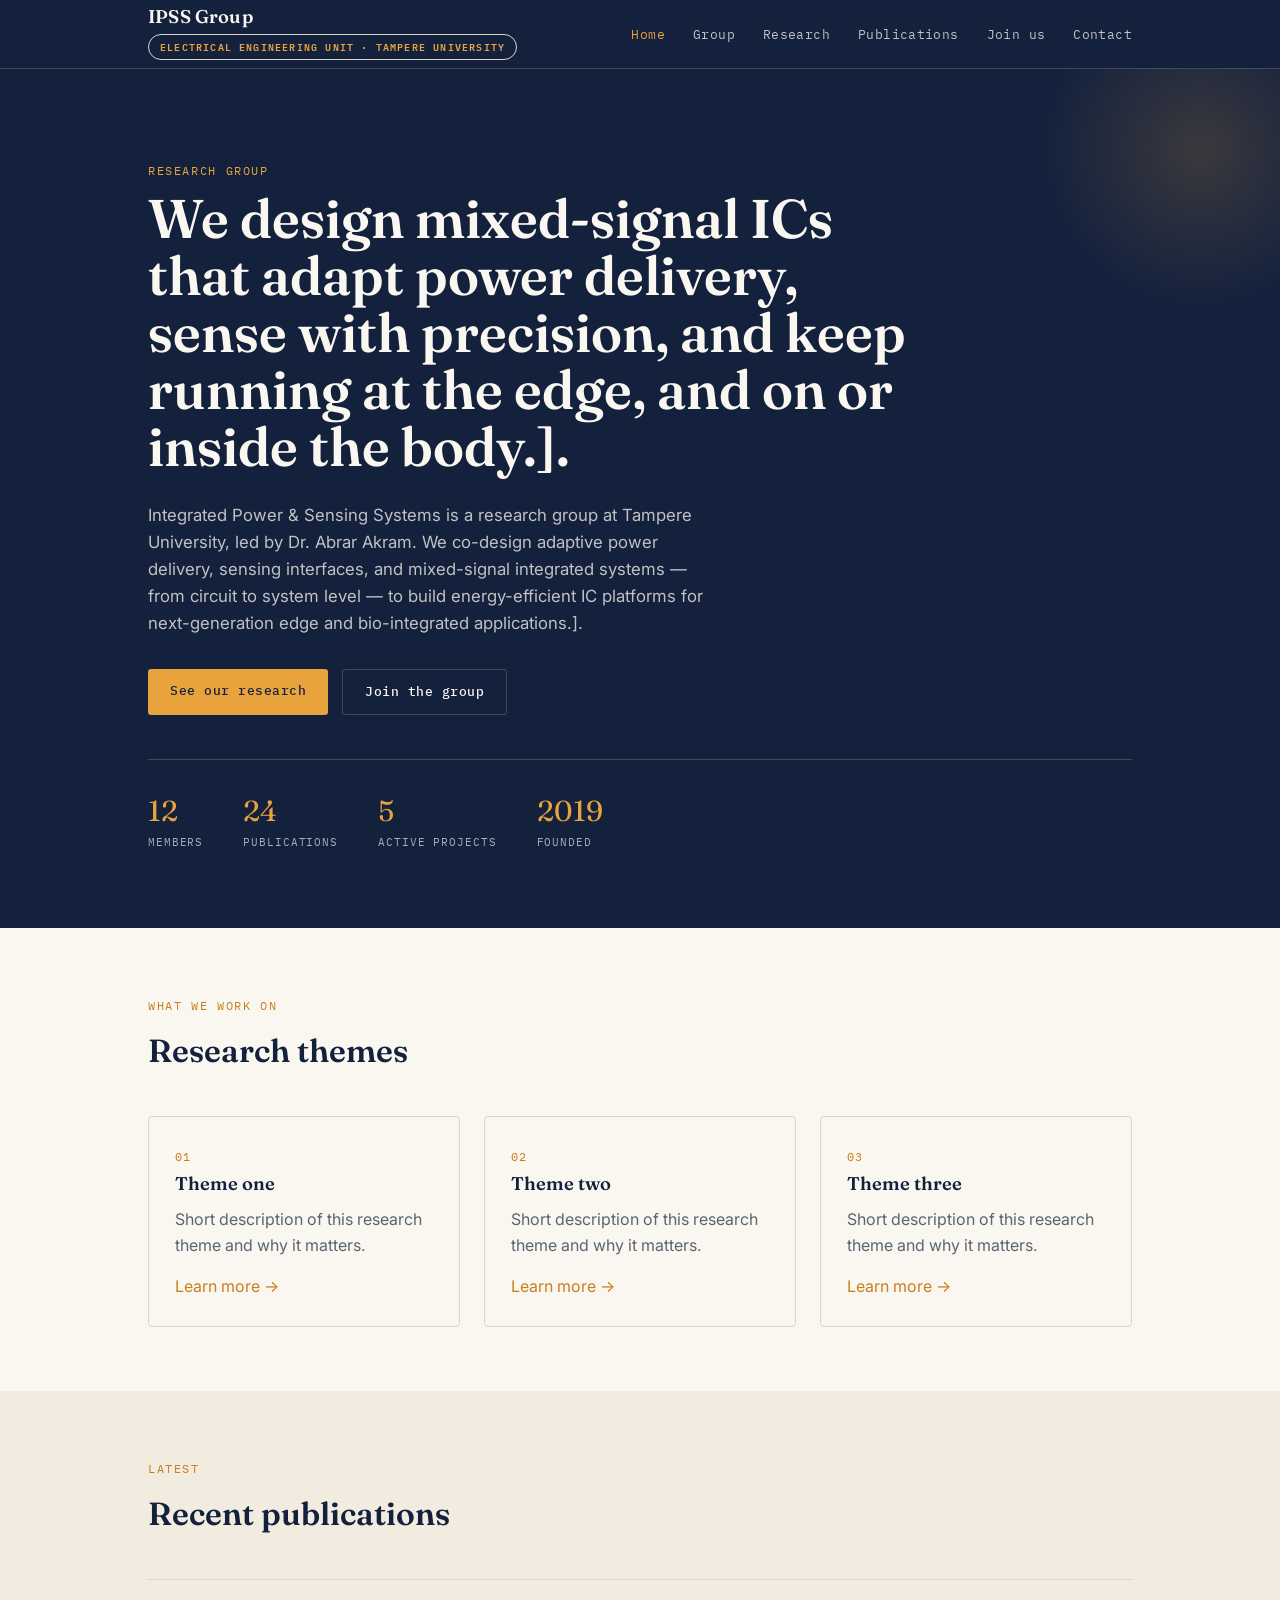
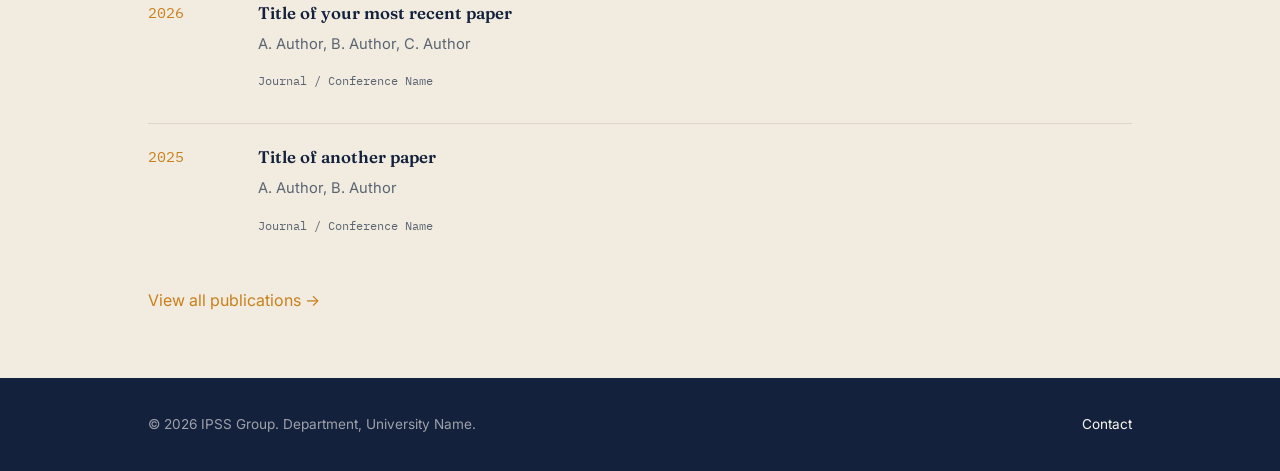
==== index.html @ 8407eca4 "Update index.html" ====
<!DOCTYPE html>
<html lang="en">
<head>
<meta charset="UTF-8">
<meta name="viewport" content="width=device-width, initial-scale=1.0">
<title>IPSS Group — Research Lab</title>
<meta name="description" content="IPSS Group research lab website.">
<link rel="stylesheet" href="style.css">
</head>
<body>

<nav class="site-nav">
  <div class="wrap">
    <a class="brand" href="index.html">IPSS Group<span class="tag"><!-- EDIT: your institution -->Electrical Engineering Unit · Tampere University </span></a>
    <ul class="nav-links">
      <li><a href="index.html" aria-current="page">Home</a></li>
      <li><a href="group.html">Group</a></li>
      <li><a href="research.html">Research</a></li>
      <li><a href="publications.html">Publications</a></li>
      <li><a href="join.html">Join us</a></li>
      <li><a href="contact.html">Contact</a></li>
    </ul>
  </div>
</nav>

<header class="hero">
  <div class="wrap">
    <span class="eyebrow"><!-- EDIT: one-line field description -->Research Group</span>
    <h1><!-- EDIT: your group's mission statement -->We design mixed-signal ICs that adapt power delivery, sense with precision, and keep running at the edge, and on or inside the body.].</h1>
    <p class="lede"><!-- EDIT: 2–3 sentence intro -->Integrated Power & Sensing Systems is a research group at Tampere University, led by Dr. Abrar Akram. We co-design adaptive power delivery, sensing interfaces, and mixed-signal integrated systems — from circuit to system level — to build energy-efficient IC platforms for next-generation edge and bio-integrated applications.].</p>
    <div style="margin-top: 32px; display:flex; gap:14px; flex-wrap:wrap;">
      <a class="btn" href="research.html">See our research</a>
      <a class="btn btn-ghost" href="join.html">Join the group</a>
    </div>

    <div class="hero-stats">
      <div><div class="stat-num">12</div><div class="stat-label"><!-- EDIT -->Members</div></div>
      <div><div class="stat-num">24</div><div class="stat-label"><!-- EDIT -->Publications</div></div>
      <div><div class="stat-num">5</div><div class="stat-label"><!-- EDIT -->Active projects</div></div>
      <div><div class="stat-num">2019</div><div class="stat-label"><!-- EDIT -->Founded</div></div>
    </div>
  </div>
</header>

<section>
  <div class="wrap">
    <div class="section-head">
      <span class="eyebrow">What we work on</span>
      <h2>Research themes</h2>
    </div>
    <div class="grid grid-3">
      <div class="card">
        <span class="idx">01</span>
        <h3><!-- EDIT -->Theme one</h3>
        <p><!-- EDIT -->Short description of this research theme and why it matters.</p>
        <a href="research.html">Learn more →</a>
      </div>
      <div class="card">
        <span class="idx">02</span>
        <h3><!-- EDIT -->Theme two</h3>
        <p><!-- EDIT -->Short description of this research theme and why it matters.</p>
        <a href="research.html">Learn more →</a>
      </div>
      <div class="card">
        <span class="idx">03</span>
        <h3><!-- EDIT -->Theme three</h3>
        <p><!-- EDIT -->Short description of this research theme and why it matters.</p>
        <a href="research.html">Learn more →</a>
      </div>
    </div>
  </div>
</section>

<section class="section-alt">
  <div class="wrap">
    <div class="section-head">
      <span class="eyebrow">Latest</span>
      <h2>Recent publications</h2>
    </div>
    <div class="pub">
      <div class="year">2026</div>
      <div>
        <h3><!-- EDIT -->Title of your most recent paper</h3>
        <p class="authors"><!-- EDIT -->A. Author, B. Author, C. Author</p>
        <p class="venue"><!-- EDIT -->Journal / Conference Name</p>
      </div>
    </div>
    <div class="pub">
      <div class="year">2025</div>
      <div>
        <h3><!-- EDIT -->Title of another paper</h3>
        <p class="authors"><!-- EDIT -->A. Author, B. Author</p>
        <p class="venue"><!-- EDIT -->Journal / Conference Name</p>
      </div>
    </div>
    <div style="margin-top: 20px;"><a href="publications.html">View all publications →</a></div>
  </div>
</section>

<footer>
  <div class="wrap">
    <div>© <span id="year"></span> IPSS Group. <!-- EDIT: institution --> Department, University Name.</div>
    <div><a href="contact.html">Contact</a></div>
  </div>
</footer>
<script>document.getElementById('year').textContent = new Date().getFullYear();</script>
</body>
</html>
---- style.css ----
/* ============================================================
   IPSS GROUP — shared stylesheet
   Design tokens live here. Change colors/fonts once, site-wide.
   ============================================================ */

@import url('https://fonts.googleapis.com/css2?family=Fraunces:ital,opsz,wght@0,9..144,400;0,9..144,600;1,9..144,500&family=Inter:wght@400;500;600&family=IBM+Plex+Mono:wght@400;500&display=swap');

:root {
  /* Color */
  --ink:        #14213D; /* deep navy — nav, hero, headings on paper */
  --ink-soft:   #2B3A67; /* secondary navy — cards on dark */
  --paper:      #FAF7F0; /* warm off-white — page background */
  --paper-dim:  #F1ECDF; /* slightly deeper paper — alt sections */
  --amber:      #E8A33D; /* accent — underlines, tags, links on dark */
  --amber-deep: #C97F1C; /* accent hover / links on paper */
  --slate:      #5B6472; /* body text secondary */
  --line:       #DDD5C7; /* hairline rules on paper */
  --line-dark:  rgba(250,247,240,0.18); /* hairline rules on navy */

  /* Type */
  --display: 'Fraunces', Georgia, serif;
  --body: 'Inter', -apple-system, Segoe UI, sans-serif;
  --mono: 'IBM Plex Mono', ui-monospace, monospace;
}

* { box-sizing: border-box; }
html { scroll-behavior: smooth; }

body {
  margin: 0;
  background: var(--paper);
  color: var(--ink);
  font-family: var(--body);
  line-height: 1.6;
  -webkit-font-smoothing: antialiased;
}

a { color: var(--amber-deep); text-decoration: none; }
a:hover { text-decoration: underline; }
a:focus-visible, button:focus-visible { outline: 2px solid var(--amber-deep); outline-offset: 3px; }

img { max-width: 100%; display: block; }

h1, h2, h3 { font-family: var(--display); font-weight: 600; margin: 0 0 0.5em; color: var(--ink); }
h1 { font-size: clamp(2.2rem, 5vw, 3.4rem); line-height: 1.05; }
h2 { font-size: clamp(1.5rem, 3vw, 2rem); }
h3 { font-size: 1.15rem; }
p { margin: 0 0 1em; color: var(--slate); }

.eyebrow {
  font-family: var(--mono);
  font-size: 0.72rem;
  letter-spacing: 0.14em;
  text-transform: uppercase;
  color: var(--amber-deep);
  display: inline-block;
  margin-bottom: 0.8em;
}

.wrap { max-width: 1040px; margin: 0 auto; padding: 0 28px; }

/* ---------- Nav ---------- */
.site-nav {
  position: sticky; top: 0; z-index: 50;
  background: var(--ink);
  border-bottom: 1px solid var(--line-dark);
}
.site-nav .wrap {
  display: flex; align-items: center; justify-content: space-between;
  height: 68px;
}
.brand {
  font-family: var(--display); font-weight: 600; font-size: 1.15rem;
  color: var(--paper); letter-spacing: 0.01em;
}
.brand:hover { text-decoration: none; color: var(--amber); }
.brand .tag { display: block; font-family: var(--mono); font-size: 0.62rem; letter-spacing: 0.12em; color: var(--amber); text-transform: uppercase; margin-top: 2px; }
.nav-links { display: flex; gap: 28px; list-style: none; margin: 0; padding: 0; }
.nav-links a {
  font-family: var(--mono); font-size: 0.8rem; letter-spacing: 0.03em;
  color: var(--paper); opacity: 0.75;
}
.nav-links a:hover, .nav-links a[aria-current="page"] { opacity: 1; color: var(--amber); text-decoration: none; }
.nav-toggle { display: none; }

@media (max-width: 720px) {
  .nav-links { display: none; }
}

/* ---------- Hero ---------- */
.hero {
  background: var(--ink);
  color: var(--paper);
  padding: 88px 0 76px;
  position: relative;
  overflow: hidden;
}
.hero::after {
  content: "";
  position: absolute; right: -80px; top: -80px;
  width: 320px; height: 320px; border-radius: 50%;
  background: radial-gradient(circle, rgba(232,163,61,0.18), transparent 70%);
}
.hero h1 { color: var(--paper); max-width: 780px; }
.hero .lede { color: rgba(250,247,240,0.75); max-width: 560px; font-size: 1.05rem; }
.hero .eyebrow { color: var(--amber); }

.hero-stats {
  display: flex; gap: 40px; margin-top: 44px; flex-wrap: wrap;
  border-top: 1px solid var(--line-dark); padding-top: 28px;
}
.hero-stats .stat-num { font-family: var(--display); font-size: 1.8rem; color: var(--amber); }
.hero-stats .stat-label { font-family: var(--mono); font-size: 0.7rem; letter-spacing: 0.08em; text-transform: uppercase; color: rgba(250,247,240,0.65); }

/* ---------- Page header (non-home) ---------- */
.page-header {
  background: var(--ink); color: var(--paper);
  padding: 56px 0 44px;
}
.page-header h1 { color: var(--paper); }
.page-header p { color: rgba(250,247,240,0.75); max-width: 620px; }

/* ---------- Sections ---------- */
section { padding: 64px 0; }
.section-alt { background: var(--paper-dim); }
.section-head { max-width: 640px; margin-bottom: 40px; }
hr.rule { border: none; border-top: 1px solid var(--line); margin: 0; }

/* ---------- Cards / grids ---------- */
.grid { display: grid; gap: 24px; }
.grid-2 { grid-template-columns: repeat(2, 1fr); }
.grid-3 { grid-template-columns: repeat(3, 1fr); }
@media (max-width: 760px) { .grid-2, .grid-3 { grid-template-columns: 1fr; } }

.card {
  background: var(--paper);
  border: 1px solid var(--line);
  padding: 26px;
  border-radius: 4px;
}
.section-alt .card { background: #fff; }

.card .idx { font-family: var(--mono); font-size: 0.72rem; color: var(--amber-deep); letter-spacing: 0.08em; }

/* ---------- People ---------- */
.person {
  display: flex; gap: 18px; align-items: flex-start;
  padding: 22px 0; border-top: 1px solid var(--line);
}
.person:first-of-type { border-top: none; }
.avatar {
  width: 64px; height: 64px; border-radius: 50%;
  background: var(--ink-soft); flex: none;
  display: flex; align-items: center; justify-content: center;
  color: var(--amber); font-family: var(--display); font-size: 1.3rem;
}
.person h3 { margin-bottom: 2px; }
.role { font-family: var(--mono); font-size: 0.72rem; color: var(--amber-deep); letter-spacing: 0.06em; text-transform: uppercase; }

/* ---------- Publications ---------- */
.pub {
  padding: 20px 0; border-top: 1px solid var(--line);
  display: grid; grid-template-columns: 90px 1fr; gap: 20px;
}
.pub:first-of-type { border-top: none; }
.pub .year { font-family: var(--mono); color: var(--amber-deep); font-size: 0.95rem; }
.pub h3 { margin-bottom: 6px; font-size: 1.05rem; }
.pub .venue { font-family: var(--mono); font-size: 0.78rem; color: var(--slate); }
.pub .authors { font-size: 0.92rem; }
@media (max-width: 600px) { .pub { grid-template-columns: 1fr; gap: 6px; } }

/* ---------- Tags ---------- */
.tag {
  display: inline-block; font-family: var(--mono); font-size: 0.68rem;
  letter-spacing: 0.05em; text-transform: uppercase;
  border: 1px solid var(--line); border-radius: 20px;
  padding: 4px 11px; margin: 0 6px 6px 0; color: var(--slate);
}

/* ---------- Buttons ---------- */
.btn {
  display: inline-block; font-family: var(--mono); font-size: 0.8rem;
  letter-spacing: 0.04em; padding: 12px 22px; border-radius: 3px;
  background: var(--amber); color: var(--ink); font-weight: 500;
}
.btn:hover { background: var(--amber-deep); color: #fff; text-decoration: none; }
.btn-ghost {
  background: transparent; border: 1px solid var(--line-dark); color: var(--paper);
}
.btn-ghost:hover { background: rgba(250,247,240,0.08); color: var(--paper); }

/* ---------- Contact / list items ---------- */
.info-row { display: flex; gap: 14px; padding: 14px 0; border-top: 1px solid var(--line); }
.info-row:first-of-type { border-top: none; }
.info-row .k { font-family: var(--mono); font-size: 0.72rem; letter-spacing: 0.06em; text-transform: uppercase; color: var(--amber-deep); width: 120px; flex: none; }

.step {
  display: flex; gap: 18px; padding: 20px 0; border-top: 1px solid var(--line);
}
.step:first-of-type { border-top: none; }
.step .num { font-family: var(--mono); color: var(--amber-deep); font-size: 0.85rem; flex: none; width: 26px; }

/* ---------- Footer ---------- */
footer {
  background: var(--ink); color: rgba(250,247,240,0.6);
  padding: 36px 0; font-size: 0.85rem;
}
footer a { color: var(--paper); }
footer .wrap { display: flex; justify-content: space-between; flex-wrap: wrap; gap: 12px; }
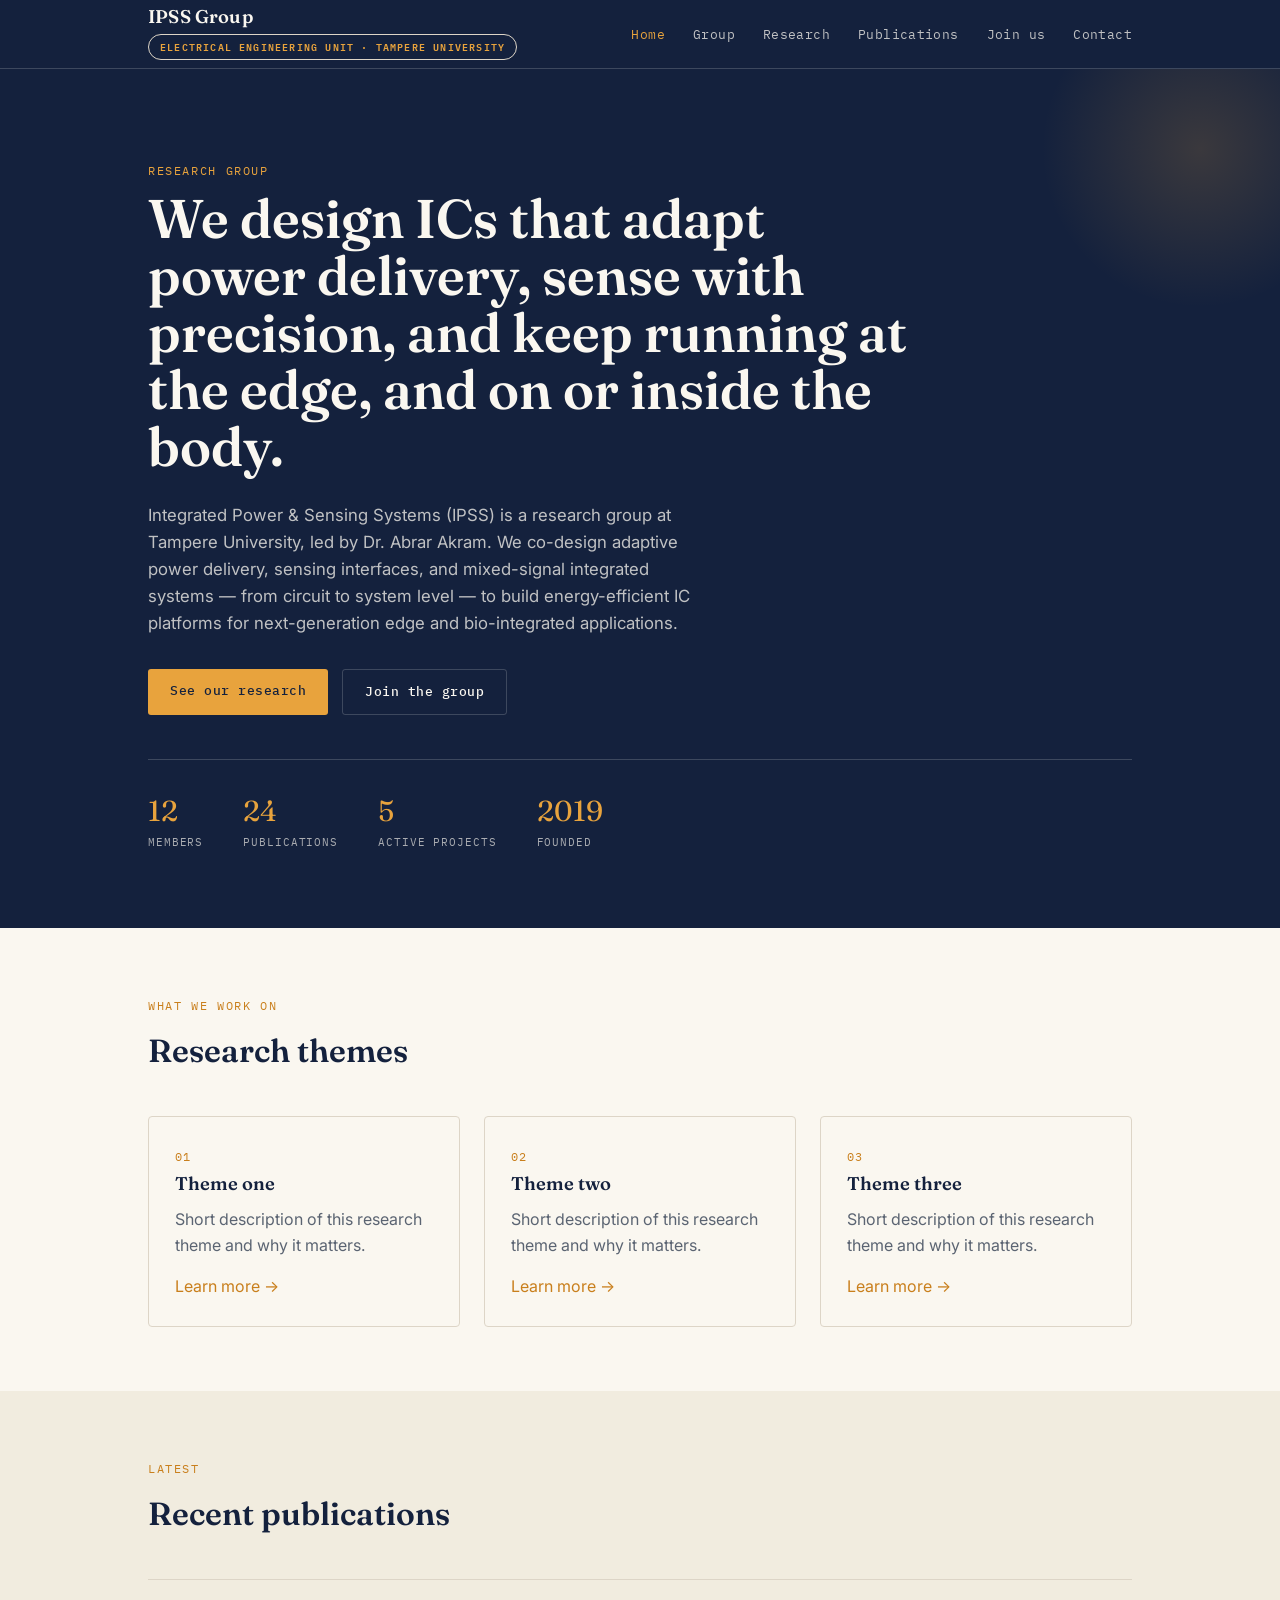
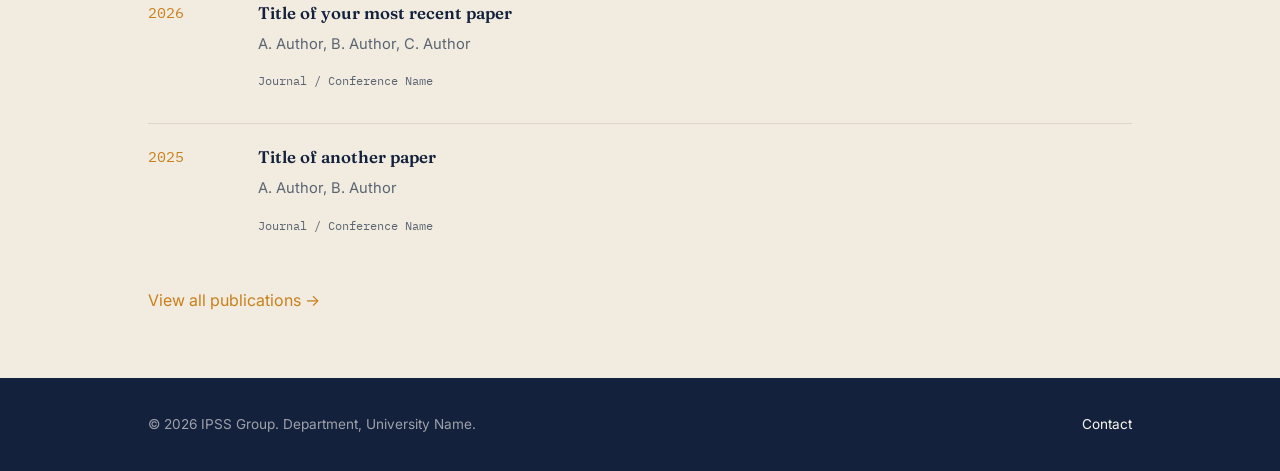
==== commit 3fba59c6: "Update index.html" ====
--- a/index.html
+++ b/index.html
@@ -26,8 +26,8 @@
 <header class="hero">
   <div class="wrap">
     <span class="eyebrow"><!-- EDIT: one-line field description -->Research Group</span>
-    <h1><!-- EDIT: your group's mission statement -->We design mixed-signal ICs that adapt power delivery, sense with precision, and keep running at the edge, and on or inside the body.].</h1>
-    <p class="lede"><!-- EDIT: 2–3 sentence intro -->Integrated Power & Sensing Systems is a research group at Tampere University, led by Dr. Abrar Akram. We co-design adaptive power delivery, sensing interfaces, and mixed-signal integrated systems — from circuit to system level — to build energy-efficient IC platforms for next-generation edge and bio-integrated applications.].</p>
+    <h1><!-- EDIT: your group's mission statement -->We design ICs that adapt power delivery, sense with precision, and keep running at the edge, and on or inside the body.</h1>
+    <p class="lede"><!-- EDIT: 2–3 sentence intro -->Integrated Power & Sensing Systems (IPSS) is a research group at Tampere University, led by Dr. Abrar Akram. We co-design adaptive power delivery, sensing interfaces, and mixed-signal integrated systems — from circuit to system level — to build energy-efficient IC platforms for next-generation edge and bio-integrated applications.</p>
     <div style="margin-top: 32px; display:flex; gap:14px; flex-wrap:wrap;">
       <a class="btn" href="research.html">See our research</a>
       <a class="btn btn-ghost" href="join.html">Join the group</a>
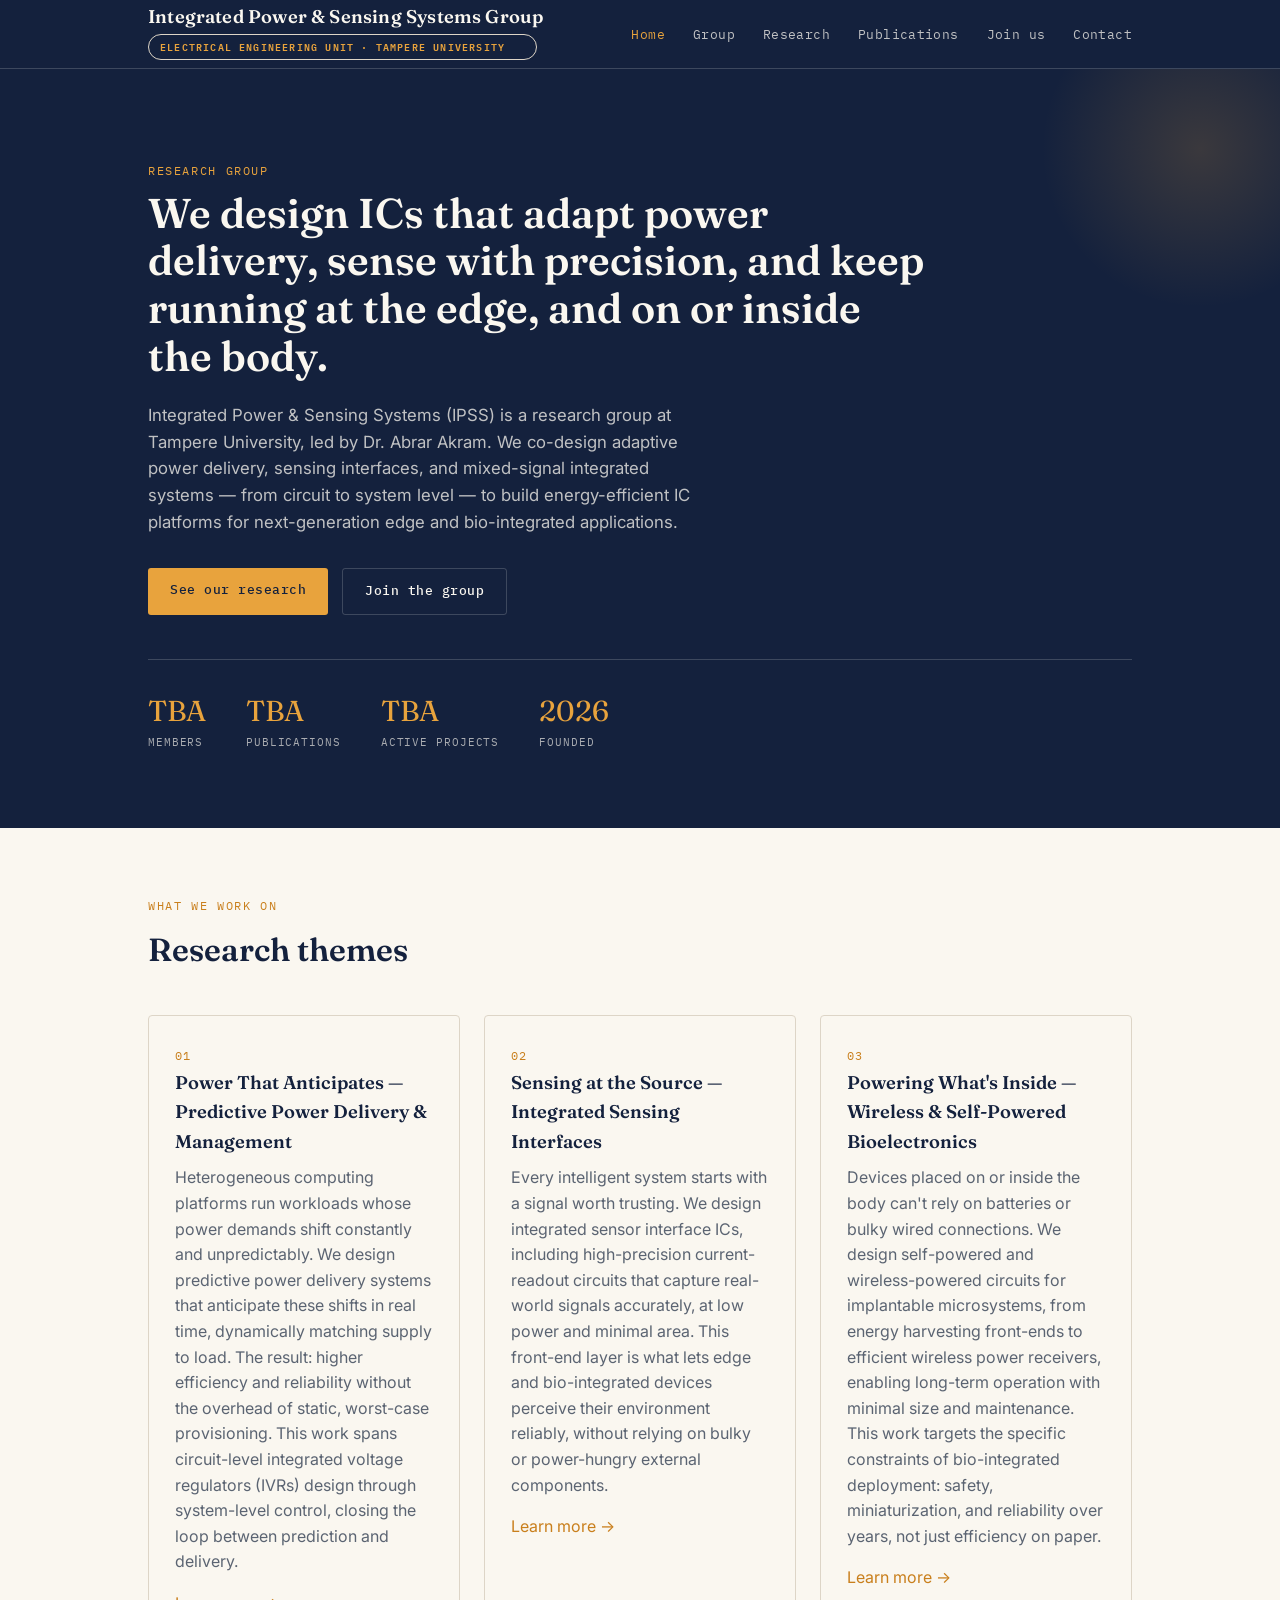
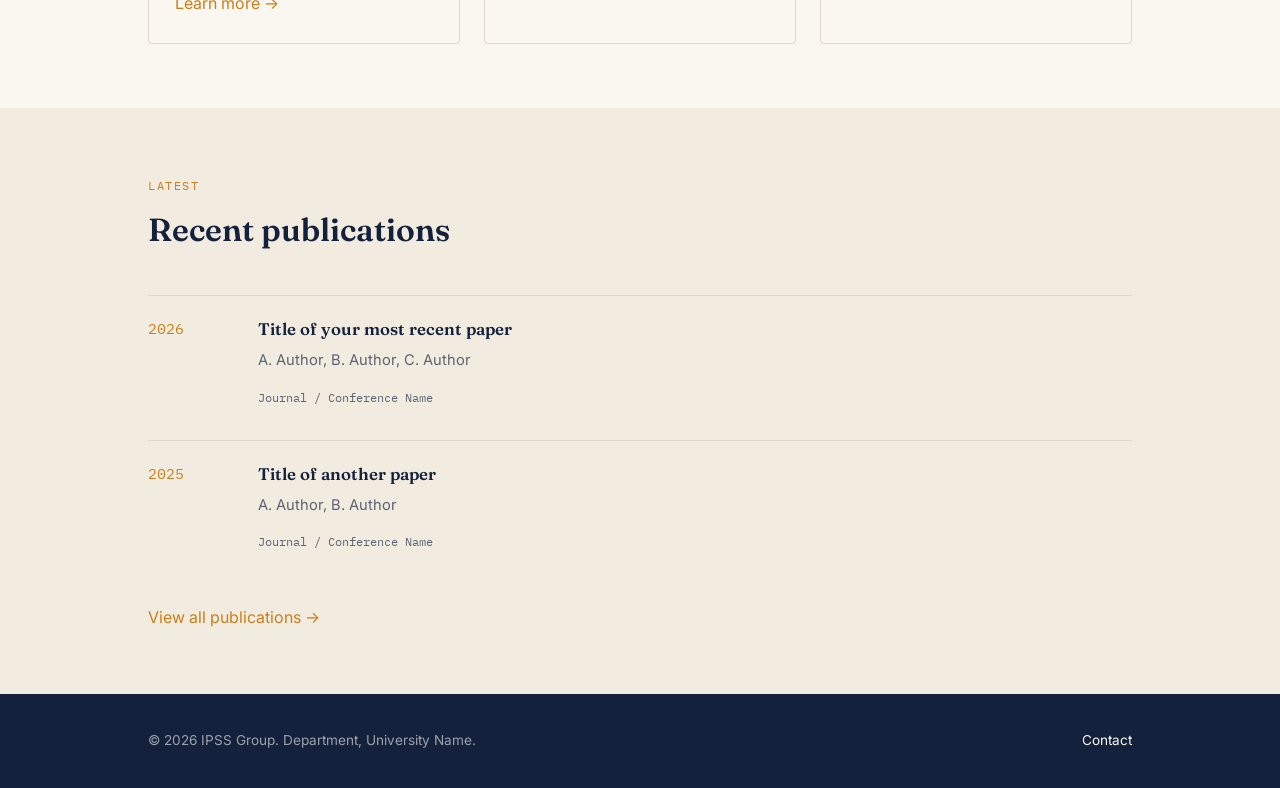
==== commit 82e7bec3: "Update index.html" ====
--- a/index.html
+++ b/index.html
@@ -11,7 +11,7 @@
 
 <nav class="site-nav">
   <div class="wrap">
-    <a class="brand" href="index.html">IPSS Group<span class="tag"><!-- EDIT: your institution -->Electrical Engineering Unit · Tampere University </span></a>
+    <a class="brand" href="index.html">Integrated Power & Sensing Systems Group<span class="tag"><!-- EDIT: your institution -->Electrical Engineering Unit · Tampere University </span></a>
     <ul class="nav-links">
       <li><a href="index.html" aria-current="page">Home</a></li>
       <li><a href="group.html">Group</a></li>
@@ -27,17 +27,18 @@
   <div class="wrap">
     <span class="eyebrow"><!-- EDIT: one-line field description -->Research Group</span>
     <h1><!-- EDIT: your group's mission statement -->We design ICs that adapt power delivery, sense with precision, and keep running at the edge, and on or inside the body.</h1>
-    <p class="lede"><!-- EDIT: 2–3 sentence intro -->Integrated Power & Sensing Systems (IPSS) is a research group at Tampere University, led by Dr. Abrar Akram. We co-design adaptive power delivery, sensing interfaces, and mixed-signal integrated systems — from circuit to system level — to build energy-efficient IC platforms for next-generation edge and bio-integrated applications.</p>
+    <p class="lede"><!-- EDIT: 2–3 sentence intro -->Integrated Power & Sensing Systems (IPSS) is a research group at Tampere University, led by Dr. Abrar Akram. 
+      We co-design adaptive power delivery, sensing interfaces, and mixed-signal integrated systems — from circuit to system level — to build energy-efficient IC platforms for next-generation edge and bio-integrated applications.</p>
     <div style="margin-top: 32px; display:flex; gap:14px; flex-wrap:wrap;">
       <a class="btn" href="research.html">See our research</a>
       <a class="btn btn-ghost" href="join.html">Join the group</a>
     </div>
 
     <div class="hero-stats">
-      <div><div class="stat-num">12</div><div class="stat-label"><!-- EDIT -->Members</div></div>
-      <div><div class="stat-num">24</div><div class="stat-label"><!-- EDIT -->Publications</div></div>
-      <div><div class="stat-num">5</div><div class="stat-label"><!-- EDIT -->Active projects</div></div>
-      <div><div class="stat-num">2019</div><div class="stat-label"><!-- EDIT -->Founded</div></div>
+      <div><div class="stat-num">TBA</div><div class="stat-label"><!-- EDIT -->Members</div></div>
+      <div><div class="stat-num">TBA</div><div class="stat-label"><!-- EDIT -->Publications</div></div>
+      <div><div class="stat-num">TBA</div><div class="stat-label"><!-- EDIT -->Active projects</div></div>
+      <div><div class="stat-num">2026</div><div class="stat-label"><!-- EDIT -->Founded</div></div>
     </div>
   </div>
 </header>
@@ -51,20 +52,25 @@
     <div class="grid grid-3">
       <div class="card">
         <span class="idx">01</span>
-        <h3><!-- EDIT -->Theme one</h3>
-        <p><!-- EDIT -->Short description of this research theme and why it matters.</p>
+        <h3><!-- EDIT -->Power That Anticipates — Predictive Power Delivery & Management </h3>
+        <p><!-- EDIT -->Heterogeneous computing platforms run workloads whose power demands shift constantly and unpredictably. 
+          We design predictive power delivery systems that anticipate these shifts in real time, dynamically matching supply to load. 
+          The result: higher efficiency and reliability without the overhead of static, worst-case provisioning. 
+          This work spans circuit-level integrated voltage regulators (IVRs) design through system-level control, closing the loop between prediction and delivery.</p>
         <a href="research.html">Learn more →</a>
       </div>
       <div class="card">
         <span class="idx">02</span>
-        <h3><!-- EDIT -->Theme two</h3>
-        <p><!-- EDIT -->Short description of this research theme and why it matters.</p>
+        <h3><!-- EDIT -->Sensing at the Source — Integrated Sensing Interfaces</h3>
+        <p><!-- EDIT -->Every intelligent system starts with a signal worth trusting. We design integrated sensor interface ICs, including high-precision current-readout circuits that capture real-world signals accurately, at low power and minimal area. 
+          This front-end layer is what lets edge and bio-integrated devices perceive their environment reliably, without relying on bulky or power-hungry external components.</p>
         <a href="research.html">Learn more →</a>
       </div>
       <div class="card">
         <span class="idx">03</span>
-        <h3><!-- EDIT -->Theme three</h3>
-        <p><!-- EDIT -->Short description of this research theme and why it matters.</p>
+        <h3><!-- EDIT -->Powering What's Inside — Wireless & Self-Powered Bioelectronics</h3>
+        <p><!-- EDIT -->Devices placed on or inside the body can't rely on batteries or bulky wired connections. We design self-powered and wireless-powered circuits for implantable microsystems, from energy harvesting front-ends to efficient wireless power receivers, 
+          enabling long-term operation with minimal size and maintenance. This work targets the specific constraints of bio-integrated deployment: safety, miniaturization, and reliability over years, not just efficiency on paper.</p>
         <a href="research.html">Learn more →</a>
       </div>
     </div>
--- a/style.css
+++ b/style.css
@@ -101,7 +101,7 @@
   width: 320px; height: 320px; border-radius: 50%;
   background: radial-gradient(circle, rgba(232,163,61,0.18), transparent 70%);
 }
-.hero h1 { color: var(--paper); max-width: 780px; }
+.hero h1 { color: var(--paper); max-width: 780px; font-size: clamp(1.8rem, 4vw, 2.6rem); line-height: 1.15;}  
 .hero .lede { color: rgba(250,247,240,0.75); max-width: 560px; font-size: 1.05rem; }
 .hero .eyebrow { color: var(--amber); }
 
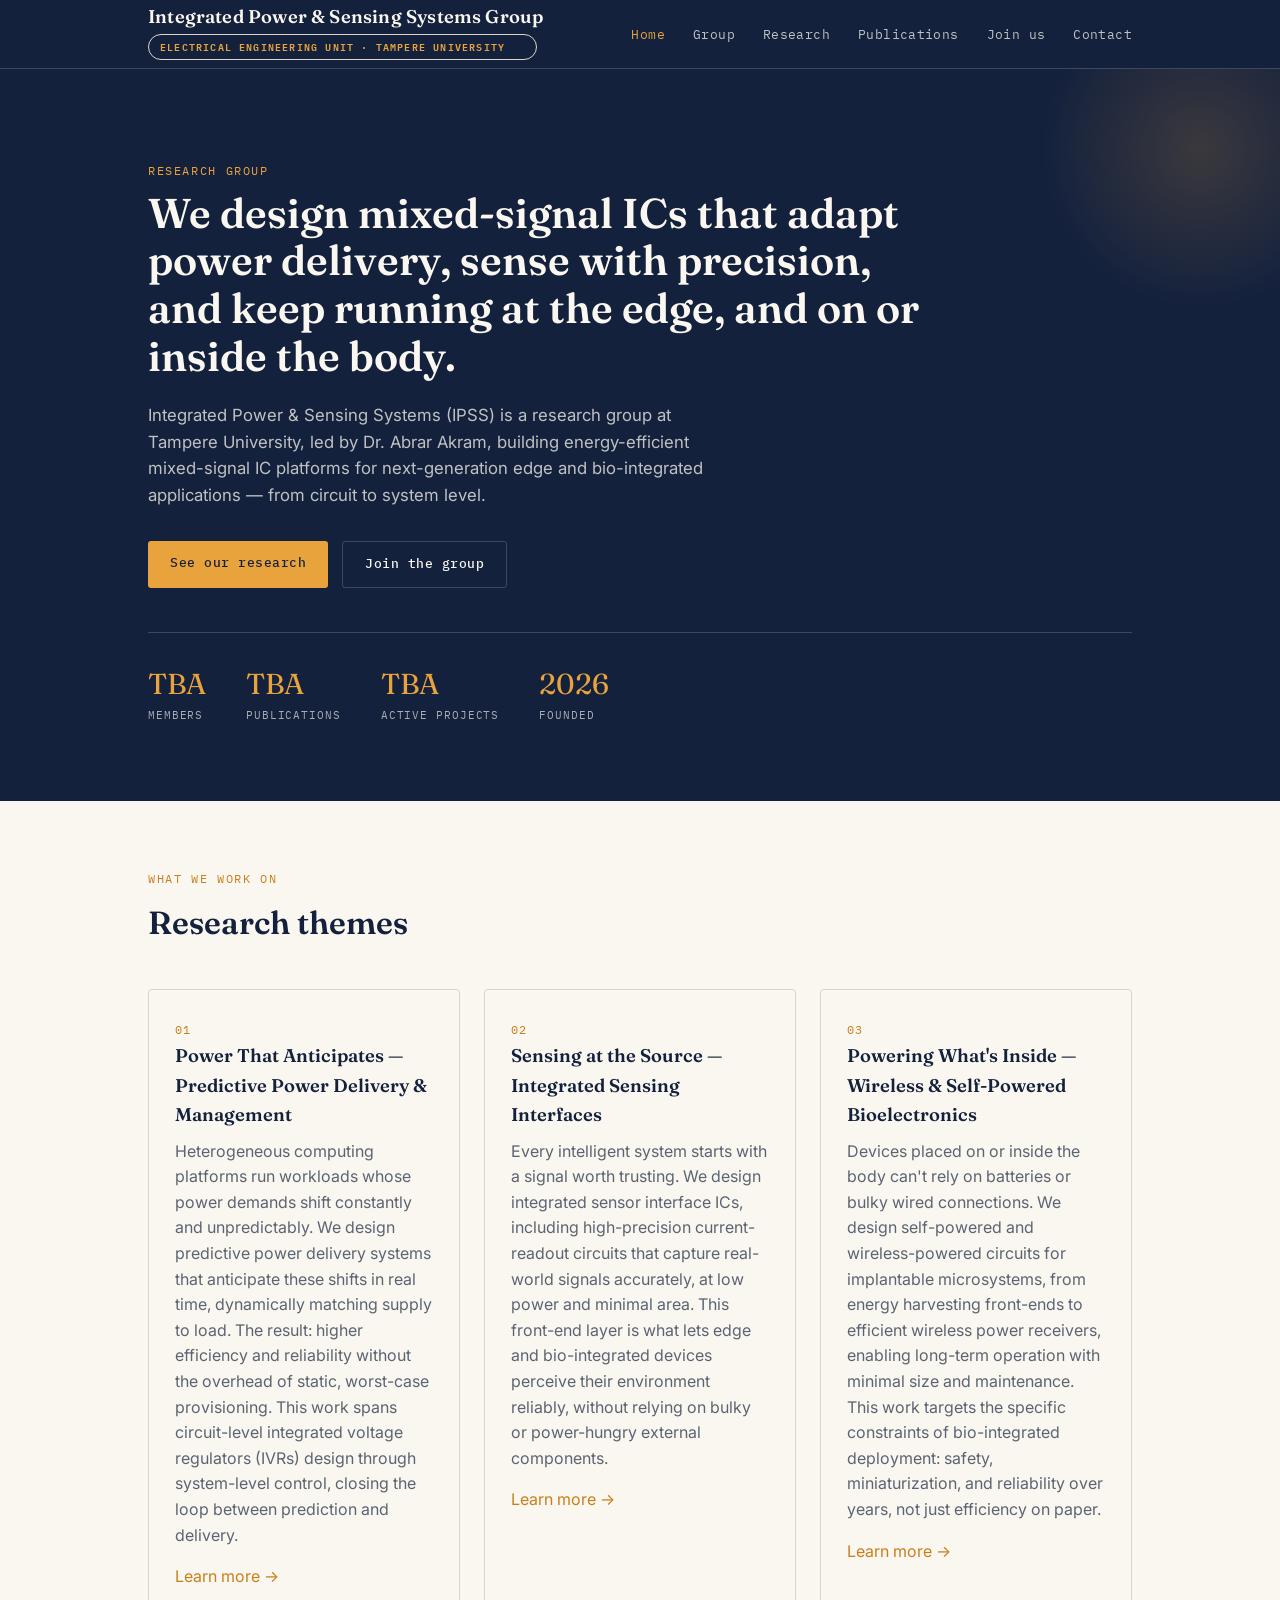
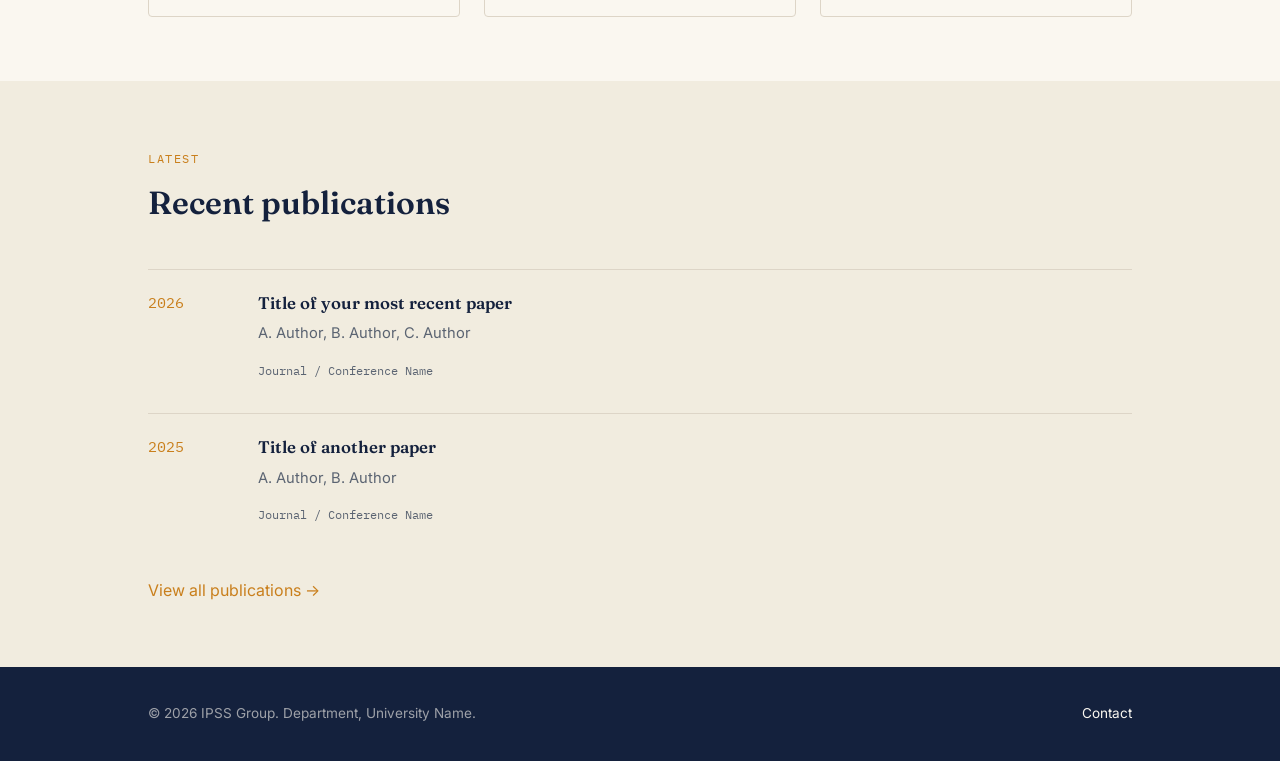
==== commit 2b02ab73: "Update index.html" ====
--- a/index.html
+++ b/index.html
@@ -26,9 +26,8 @@
 <header class="hero">
   <div class="wrap">
     <span class="eyebrow"><!-- EDIT: one-line field description -->Research Group</span>
-    <h1><!-- EDIT: your group's mission statement -->We design ICs that adapt power delivery, sense with precision, and keep running at the edge, and on or inside the body.</h1>
-    <p class="lede"><!-- EDIT: 2–3 sentence intro -->Integrated Power & Sensing Systems (IPSS) is a research group at Tampere University, led by Dr. Abrar Akram. 
-      We co-design adaptive power delivery, sensing interfaces, and mixed-signal integrated systems — from circuit to system level — to build energy-efficient IC platforms for next-generation edge and bio-integrated applications.</p>
+    <h1><!-- EDIT: your group's mission statement -->We design mixed-signal ICs that adapt power delivery, sense with precision, and keep running at the edge, and on or inside the body.</h1>
+    <p class="lede"><!-- EDIT: 2–3 sentence intro -->Integrated Power & Sensing Systems (IPSS) is a research group at Tampere University, led by Dr. Abrar Akram, building energy-efficient mixed-signal IC platforms for next-generation edge and bio-integrated applications — from circuit to system level.</p>
     <div style="margin-top: 32px; display:flex; gap:14px; flex-wrap:wrap;">
       <a class="btn" href="research.html">See our research</a>
       <a class="btn btn-ghost" href="join.html">Join the group</a>
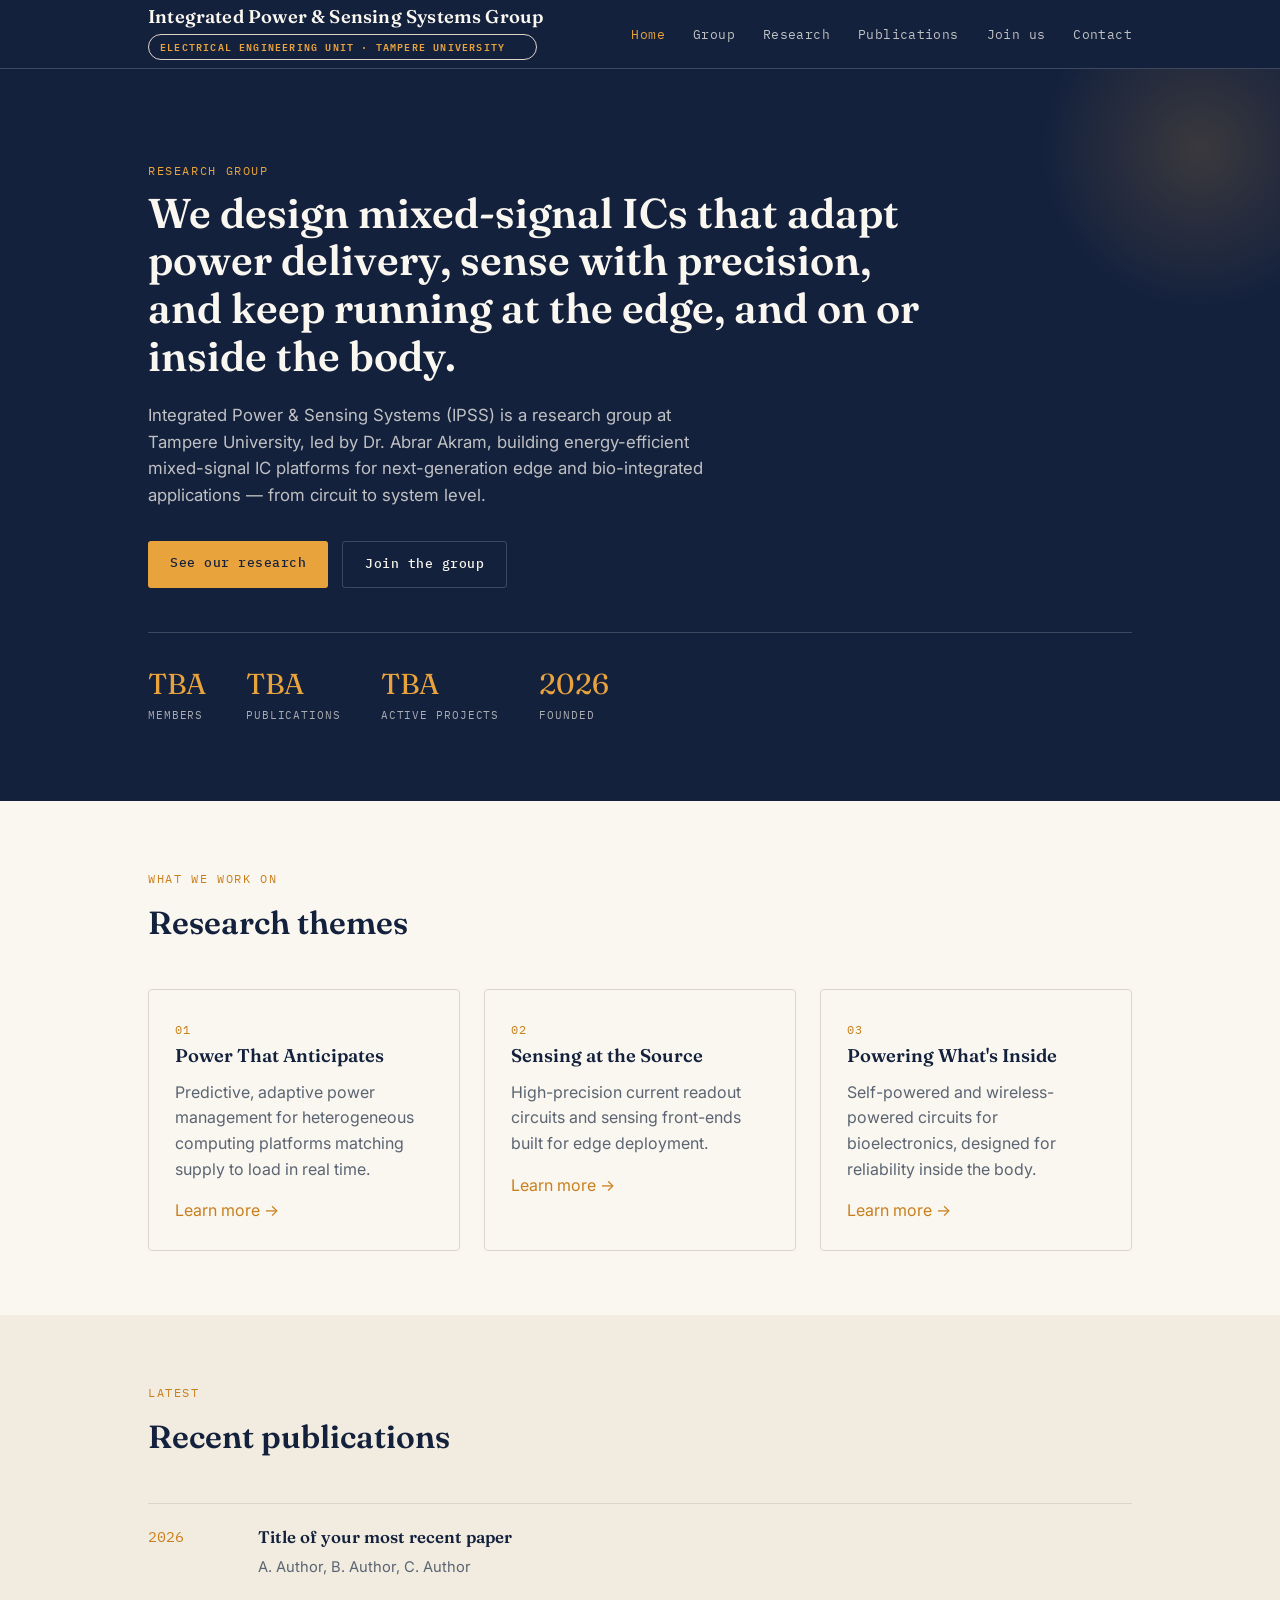
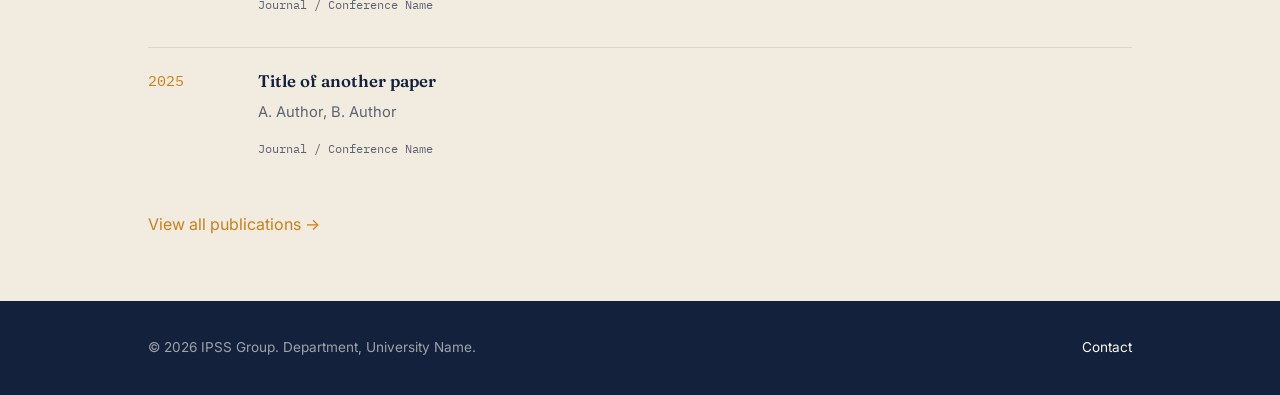
==== commit 0b9a00e9: "Update index.html" ====
--- a/index.html
+++ b/index.html
@@ -51,25 +51,20 @@
     <div class="grid grid-3">
       <div class="card">
         <span class="idx">01</span>
-        <h3><!-- EDIT -->Power That Anticipates — Predictive Power Delivery & Management </h3>
-        <p><!-- EDIT -->Heterogeneous computing platforms run workloads whose power demands shift constantly and unpredictably. 
-          We design predictive power delivery systems that anticipate these shifts in real time, dynamically matching supply to load. 
-          The result: higher efficiency and reliability without the overhead of static, worst-case provisioning. 
-          This work spans circuit-level integrated voltage regulators (IVRs) design through system-level control, closing the loop between prediction and delivery.</p>
+        <h3><!-- EDIT -->Power That Anticipates</h3>
+        <p><!-- EDIT -->Predictive, adaptive power management for heterogeneous computing platforms matching supply to load in real time.</p>
         <a href="research.html">Learn more →</a>
       </div>
       <div class="card">
         <span class="idx">02</span>
-        <h3><!-- EDIT -->Sensing at the Source — Integrated Sensing Interfaces</h3>
-        <p><!-- EDIT -->Every intelligent system starts with a signal worth trusting. We design integrated sensor interface ICs, including high-precision current-readout circuits that capture real-world signals accurately, at low power and minimal area. 
-          This front-end layer is what lets edge and bio-integrated devices perceive their environment reliably, without relying on bulky or power-hungry external components.</p>
+        <h3><!-- EDIT -->Sensing at the Source</h3>
+        <p><!-- EDIT -->High-precision current readout circuits and sensing front-ends built for edge deployment.</p>
         <a href="research.html">Learn more →</a>
       </div>
       <div class="card">
         <span class="idx">03</span>
-        <h3><!-- EDIT -->Powering What's Inside — Wireless & Self-Powered Bioelectronics</h3>
-        <p><!-- EDIT -->Devices placed on or inside the body can't rely on batteries or bulky wired connections. We design self-powered and wireless-powered circuits for implantable microsystems, from energy harvesting front-ends to efficient wireless power receivers, 
-          enabling long-term operation with minimal size and maintenance. This work targets the specific constraints of bio-integrated deployment: safety, miniaturization, and reliability over years, not just efficiency on paper.</p>
+        <h3><!-- EDIT -->Powering What's Inside</h3>
+        <p><!-- EDIT -->Self-powered and wireless-powered circuits for bioelectronics, designed for reliability inside the body.</p>
         <a href="research.html">Learn more →</a>
       </div>
     </div>
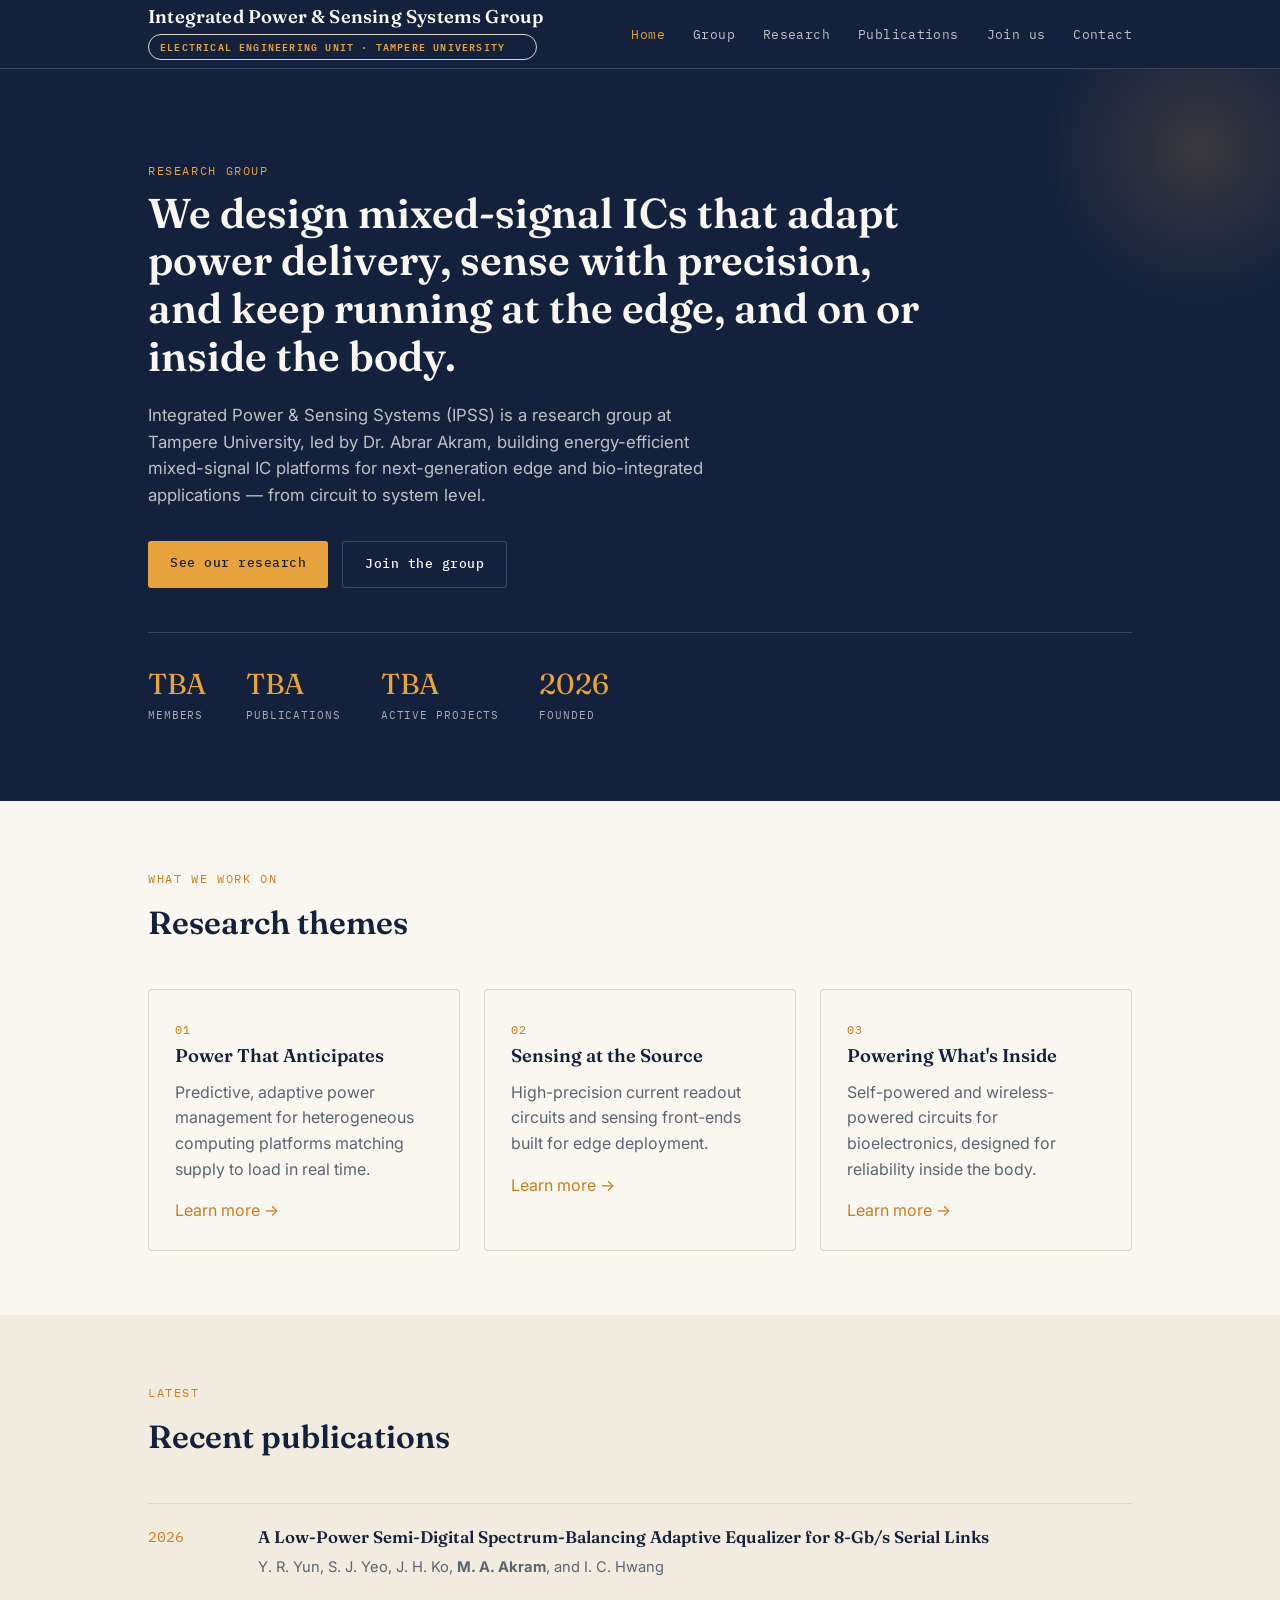
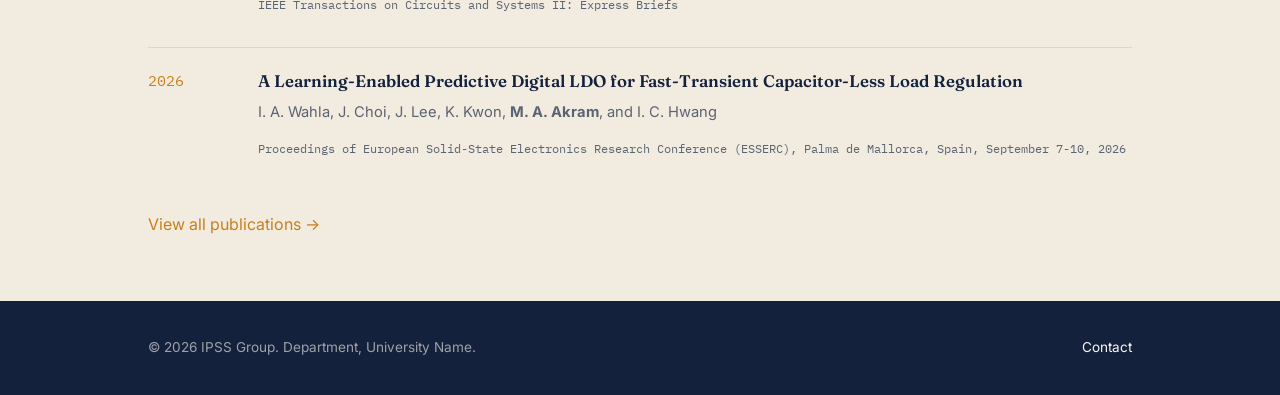
==== commit 08b04da0: "Update index.html" ====
--- a/index.html
+++ b/index.html
@@ -80,17 +80,18 @@
     <div class="pub">
       <div class="year">2026</div>
       <div>
-        <h3><!-- EDIT -->Title of your most recent paper</h3>
-        <p class="authors"><!-- EDIT -->A. Author, B. Author, C. Author</p>
-        <p class="venue"><!-- EDIT -->Journal / Conference Name</p>
+        <h3><!-- EDIT -->A Low-Power Semi-Digital Spectrum-Balancing Adaptive Equalizer for 8-Gb/s Serial Links</h3>
+        <p class="authors"><!-- EDIT -->Y. R. Yun, S. J. Yeo, J. H. Ko, <strong>M. A. Akram</strong>, and I. C. Hwang</p>
+        <p class="venue"><!-- EDIT --> IEEE Transactions on Circuits and Systems II: Express Briefs</p>
       </div>
     </div>
     <div class="pub">
-      <div class="year">2025</div>
+      <div class="year">2026</div>
       <div>
-        <h3><!-- EDIT -->Title of another paper</h3>
-        <p class="authors"><!-- EDIT -->A. Author, B. Author</p>
-        <p class="venue"><!-- EDIT -->Journal / Conference Name</p>
+        <h3><!-- EDIT -->A Learning-Enabled Predictive Digital LDO for Fast-Transient Capacitor-Less Load Regulation</h3>
+        <p class="authors"><!-- EDIT -->I. A. Wahla, J. Choi, J. Lee, K. Kwon, <strong>M. A. Akram</strong>, and I. C. Hwang</p>
+        <p class="venue"><!-- EDIT -->Proceedings of European Solid-State Electronics Research Conference (ESSERC),
+          Palma de Mallorca, Spain, September 7-10, 2026</p>
       </div>
     </div>
     <div style="margin-top: 20px;"><a href="publications.html">View all publications →</a></div>
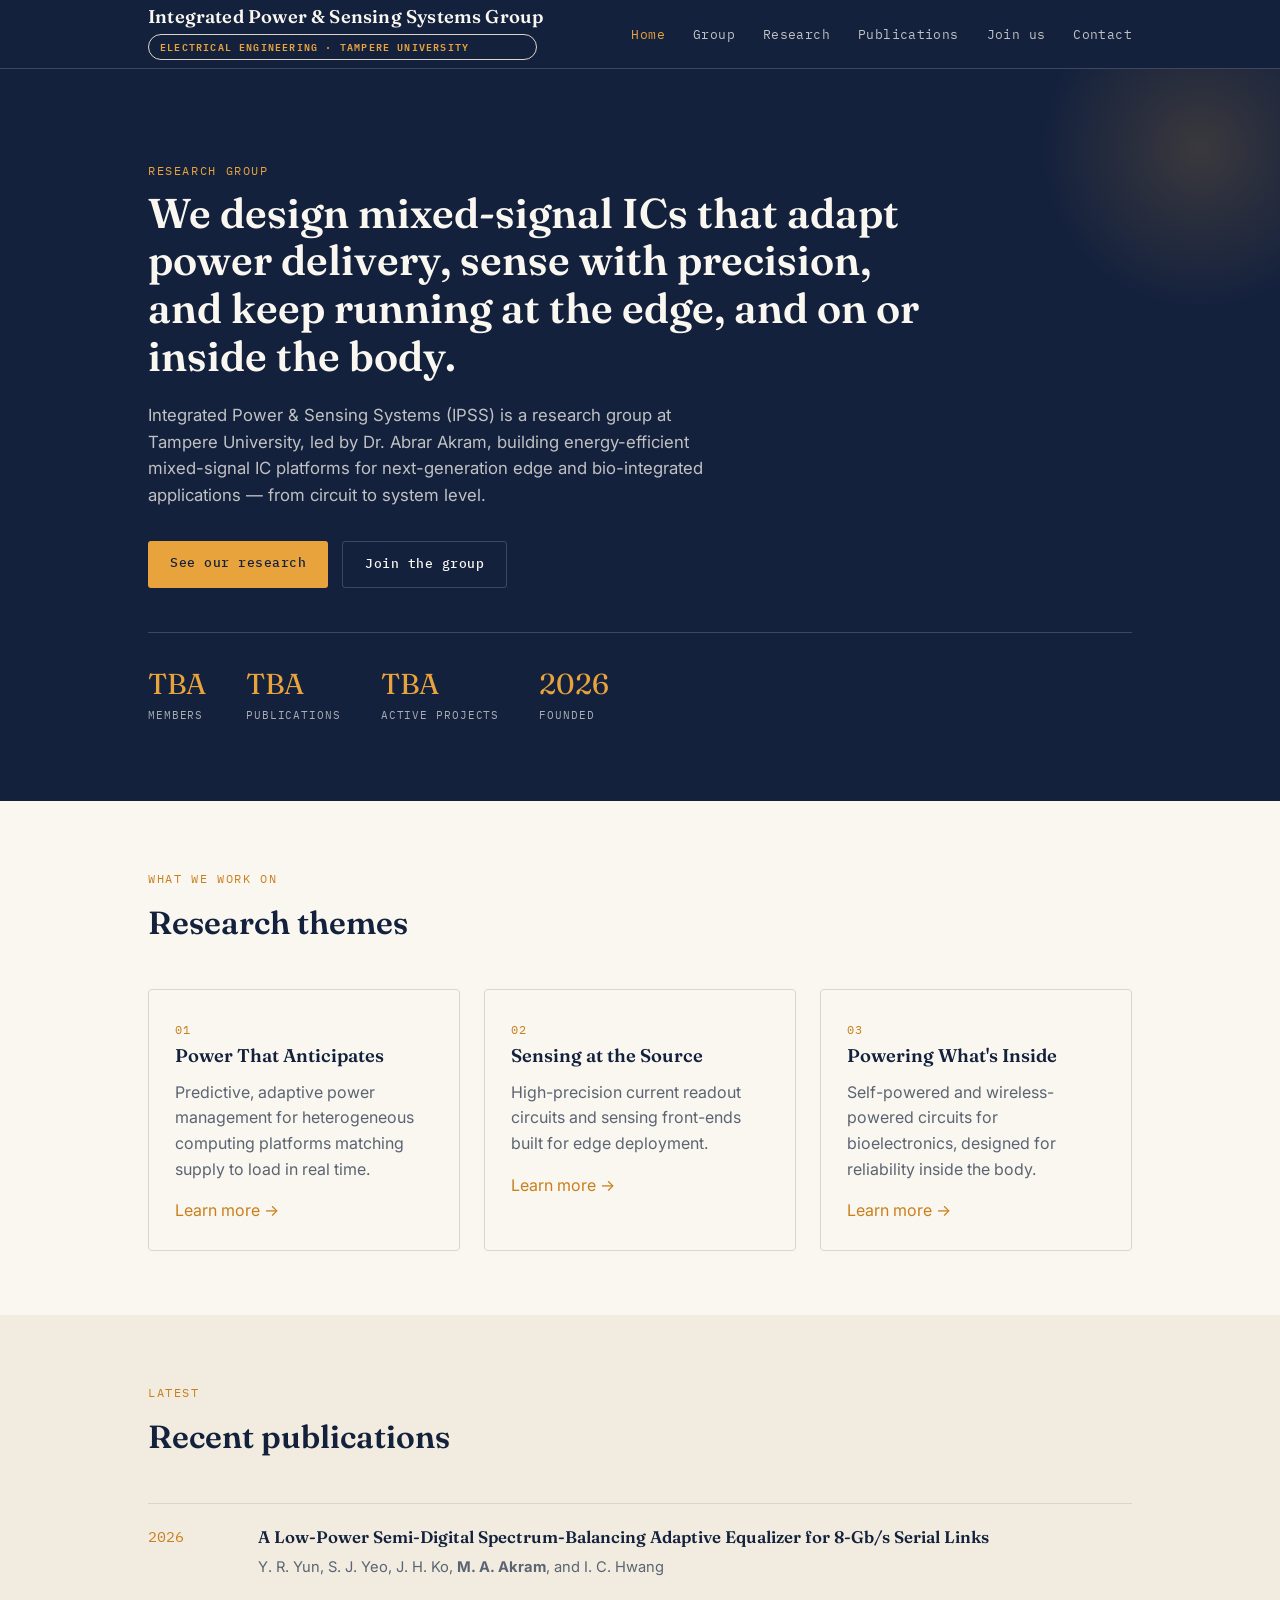
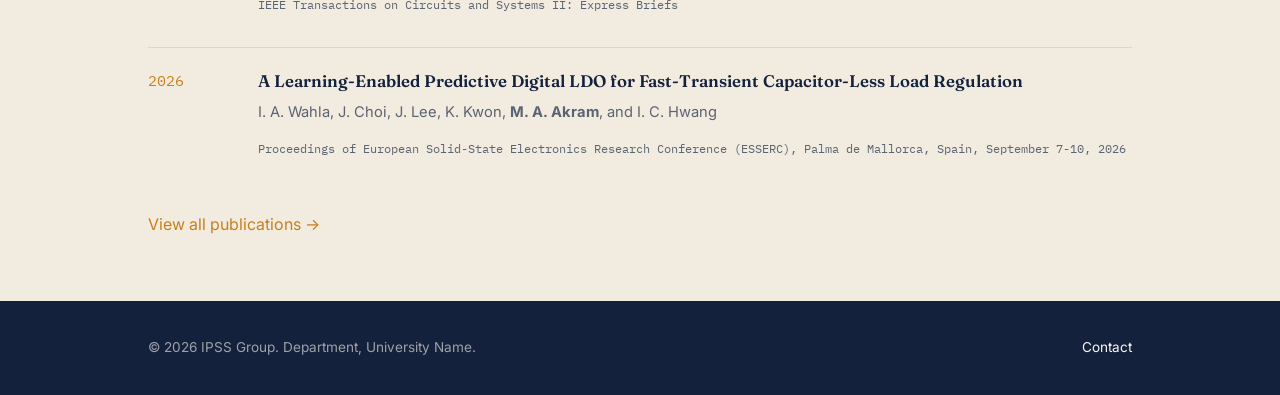
==== commit f365bfdd: "Update index.html" ====
--- a/index.html
+++ b/index.html
@@ -11,7 +11,7 @@
 
 <nav class="site-nav">
   <div class="wrap">
-    <a class="brand" href="index.html">Integrated Power & Sensing Systems Group<span class="tag"><!-- EDIT: your institution -->Electrical Engineering Unit · Tampere University </span></a>
+    <a class="brand" href="index.html">Integrated Power & Sensing Systems Group<span class="tag"><!-- EDIT: your institution -->Electrical Engineering · Tampere University </span></a>
     <ul class="nav-links">
       <li><a href="index.html" aria-current="page">Home</a></li>
       <li><a href="group.html">Group</a></li>
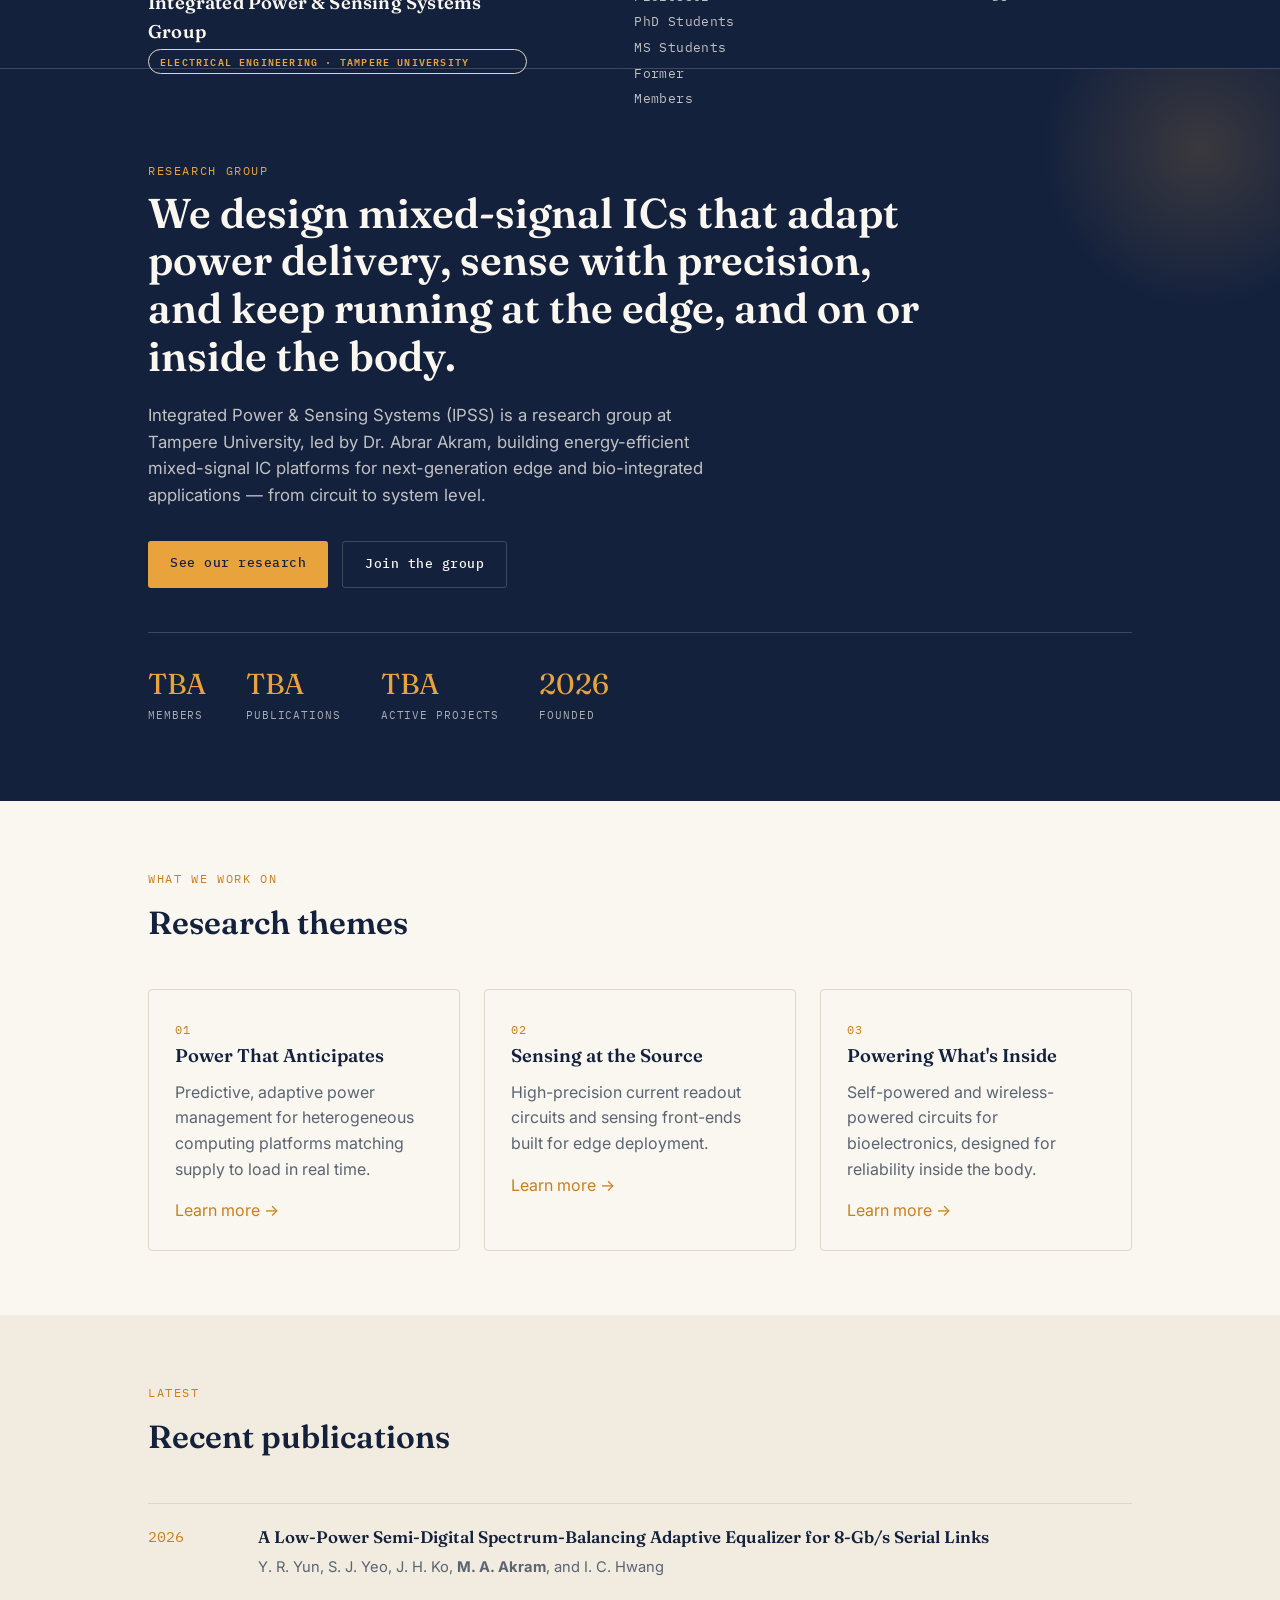
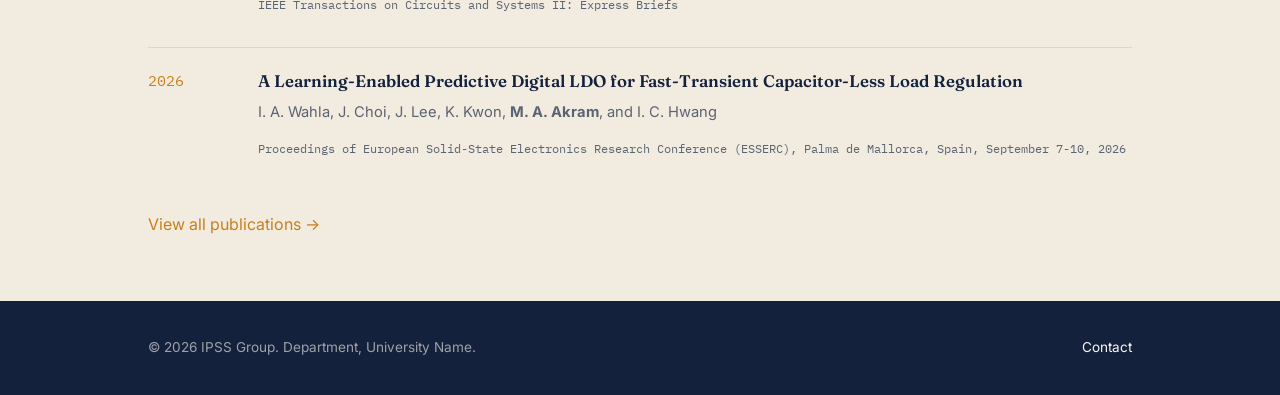
==== commit 82581f17: "Update index.html" ====
--- a/index.html
+++ b/index.html
@@ -14,7 +14,14 @@
     <a class="brand" href="index.html">Integrated Power & Sensing Systems Group<span class="tag"><!-- EDIT: your institution -->Electrical Engineering · Tampere University </span></a>
     <ul class="nav-links">
       <li><a href="index.html" aria-current="page">Home</a></li>
-      <li><a href="group.html">Group</a></li>
+     <li class="dropdown"><a href="group.html">Group</a>
+  <ul class="dropdown-menu">
+    <li><a href="group.html#professor">Professor</a></li>
+    <li><a href="group.html#phd">PhD Students</a></li>
+    <li><a href="group.html#ms">MS Students</a></li>
+    <li><a href="group.html#alumni">Former Members</a></li>
+  </ul>
+</li>
       <li><a href="research.html">Research</a></li>
       <li><a href="publications.html">Publications</a></li>
       <li><a href="join.html">Join us</a></li>
